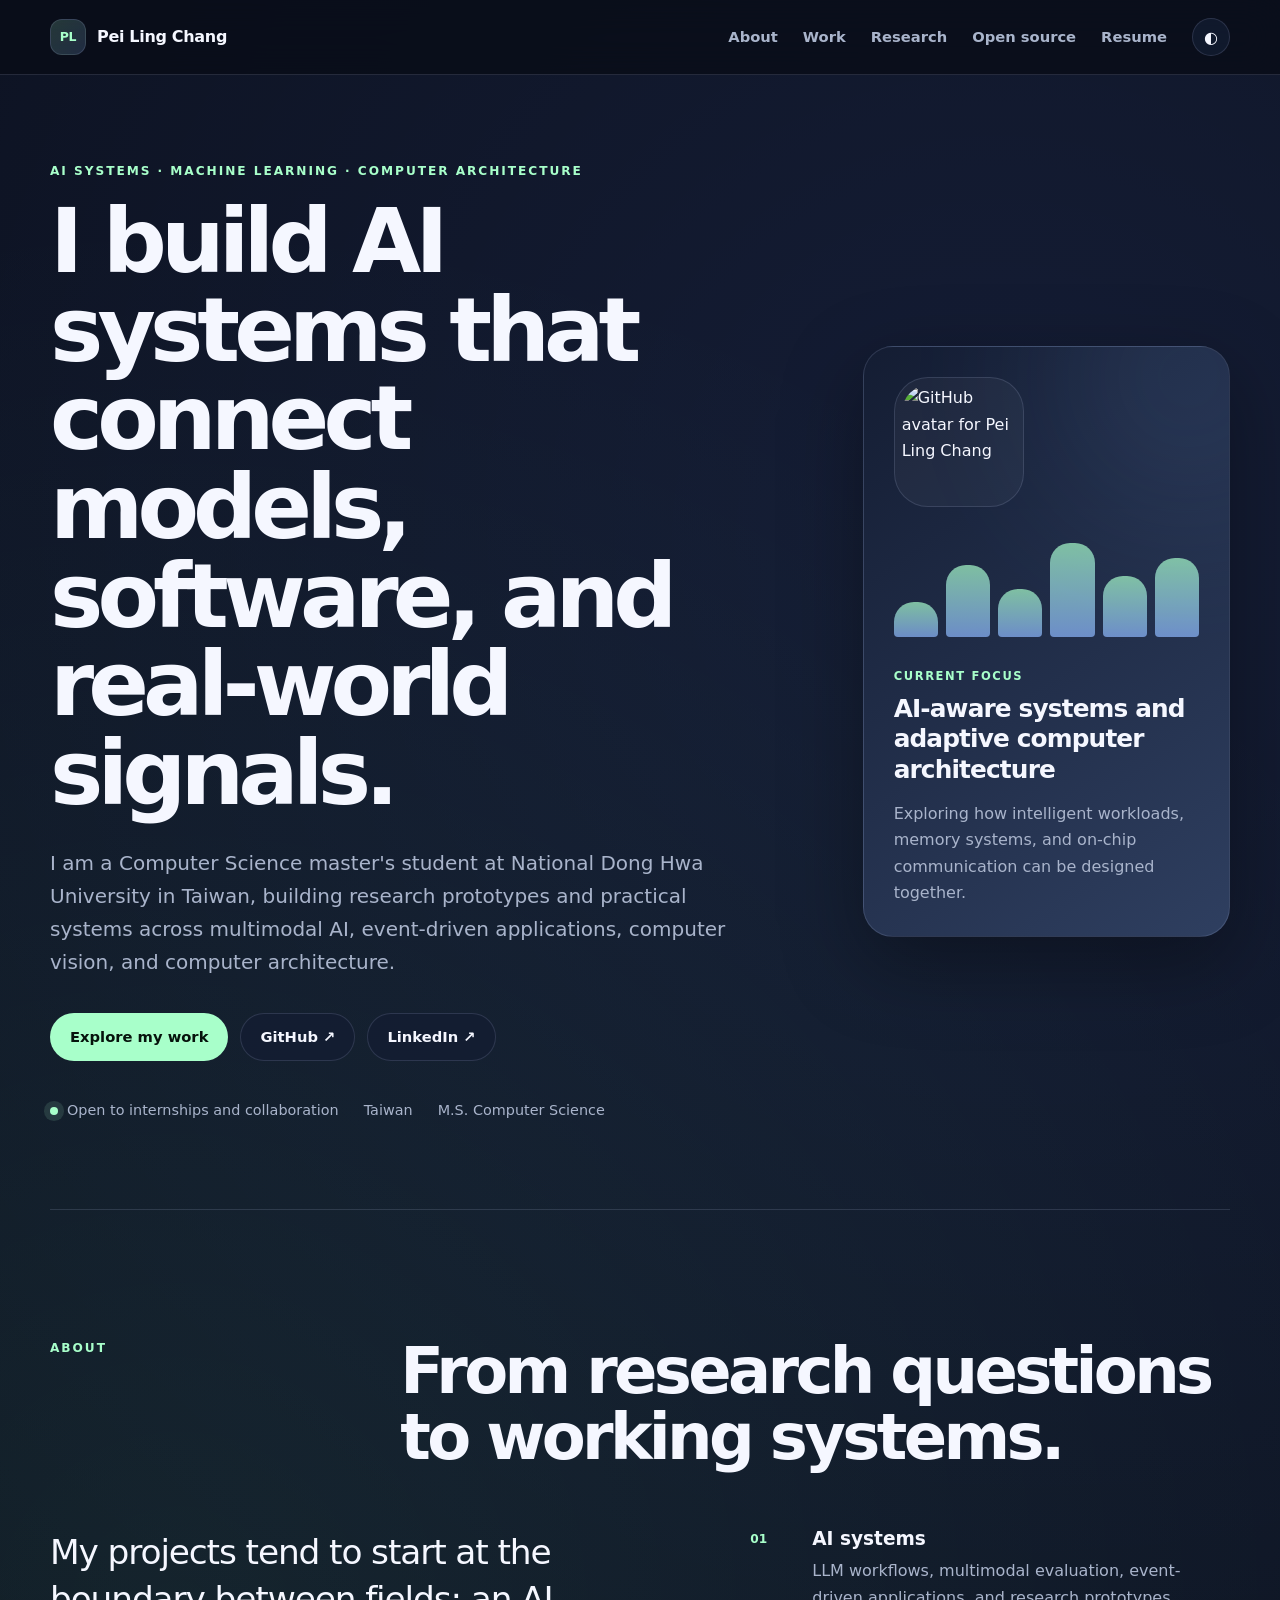
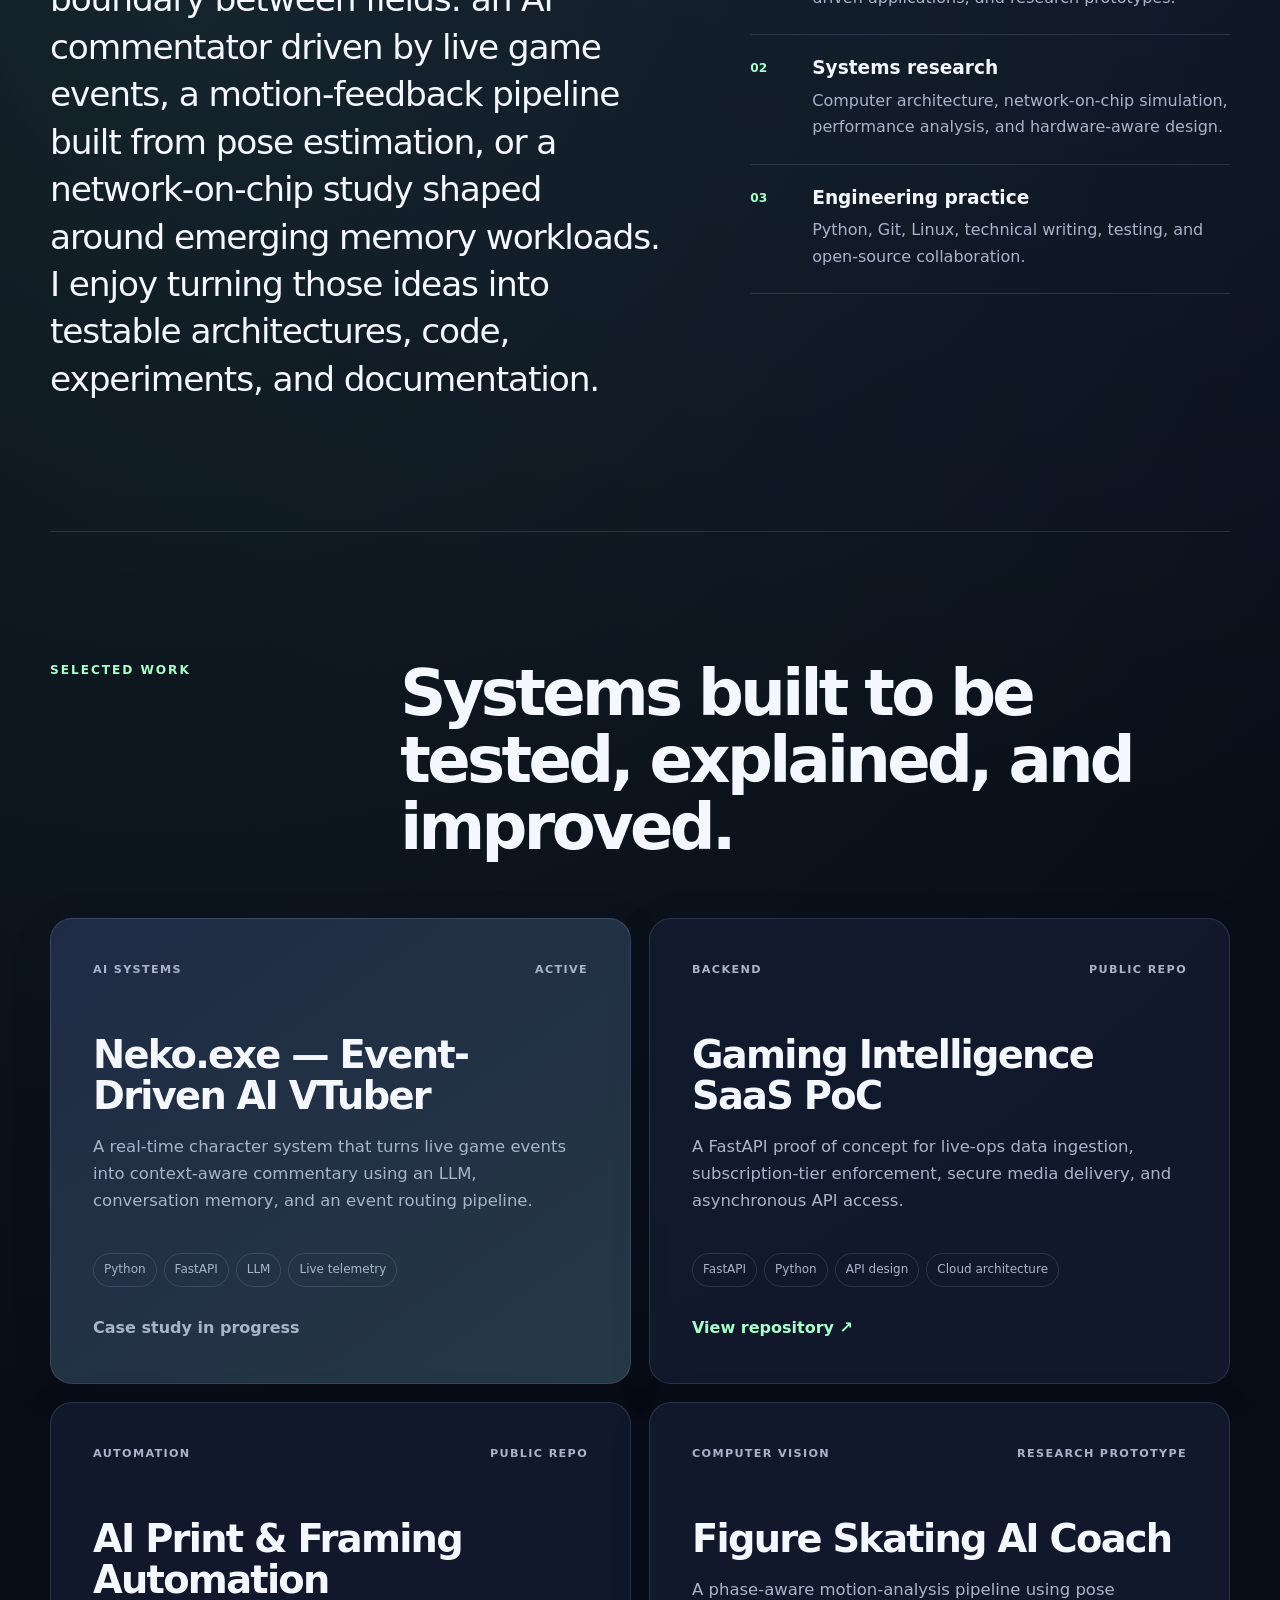
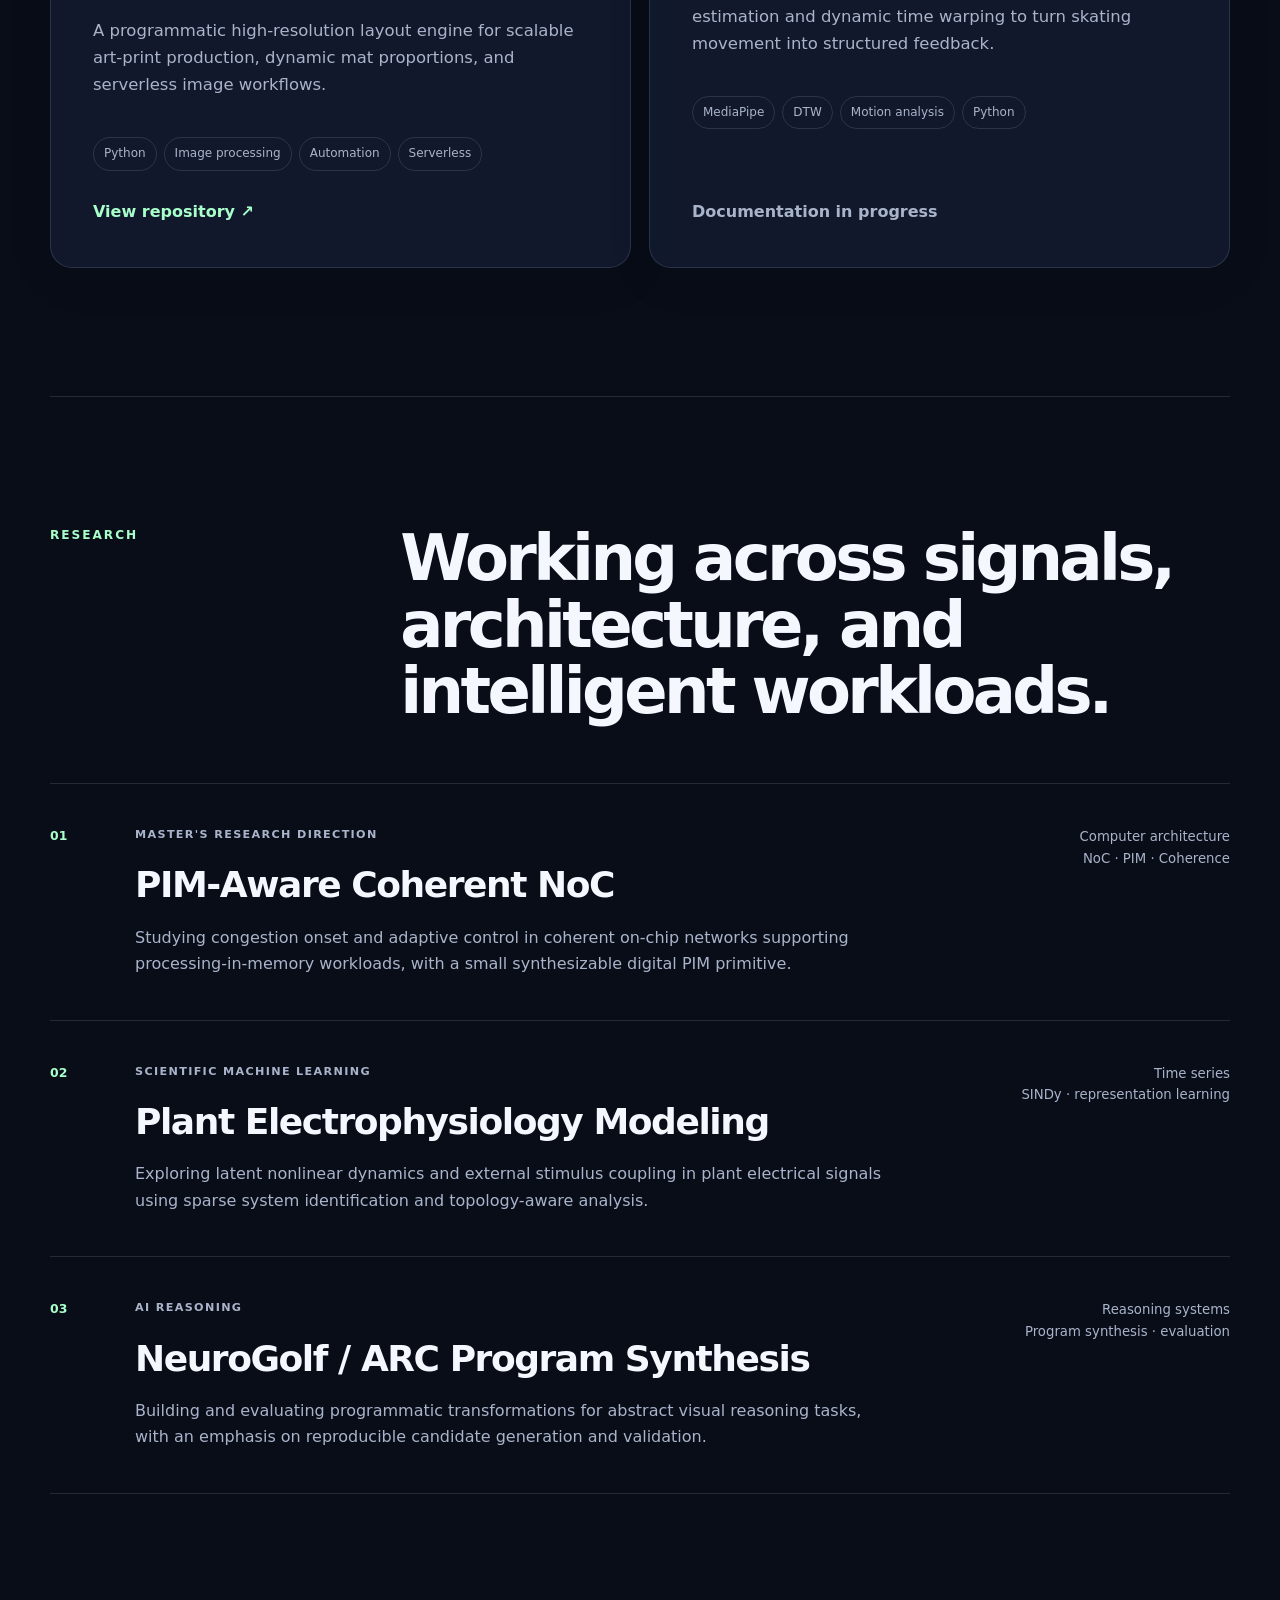
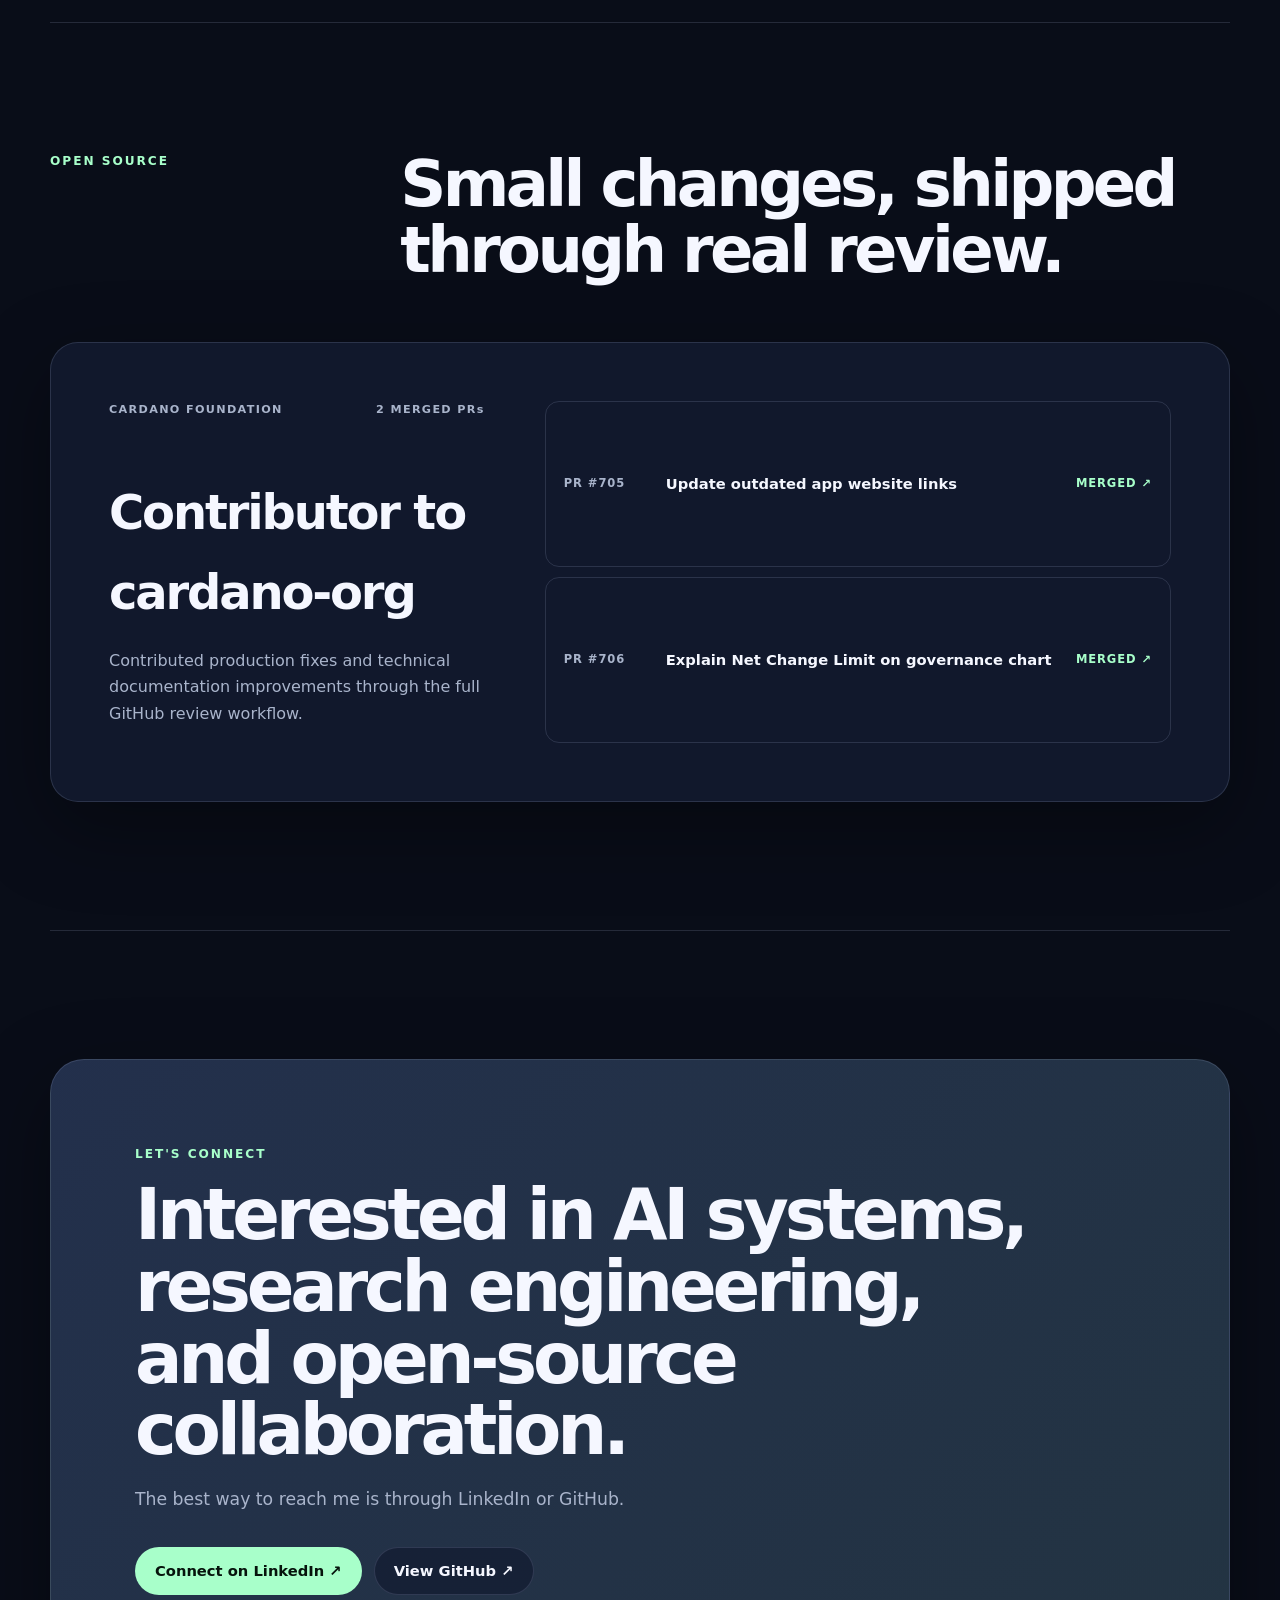
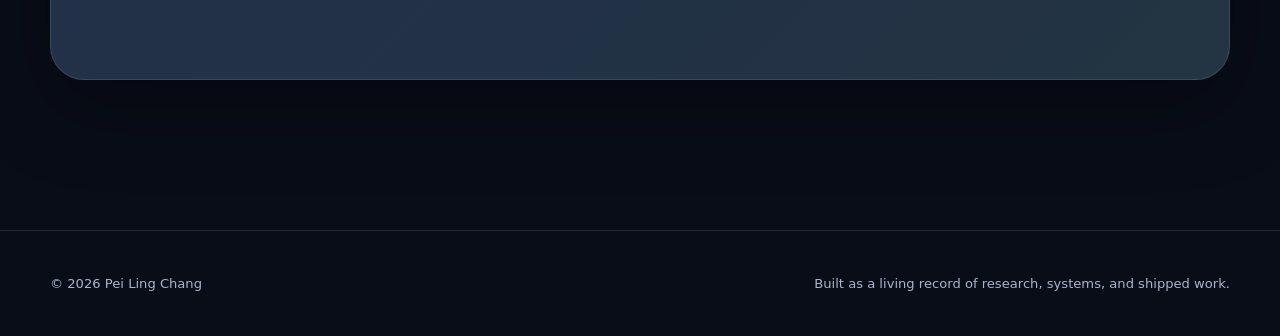
==== index.html @ 578c6836 "Build initial AI systems portfolio" ====
<!DOCTYPE html>
<html lang="en">
<head>
  <meta charset="UTF-8" />
  <meta name="viewport" content="width=device-width, initial-scale=1.0" />
  <meta name="description" content="Pei Ling Chang — AI systems builder working across machine learning, multimodal interaction, computer architecture, and open source." />
  <meta name="theme-color" content="#0b1020" />
  <meta property="og:title" content="Pei Ling Chang — AI Systems Portfolio" />
  <meta property="og:description" content="AI systems, research prototypes, computer architecture, and open-source contributions." />
  <meta property="og:type" content="website" />
  <title>Pei Ling Chang | AI Systems Portfolio</title>
  <link rel="icon" href="favicon.svg" type="image/svg+xml" />
  <link rel="stylesheet" href="styles.css" />
  <script src="script.js" defer></script>
</head>
<body>
  <a class="skip-link" href="#main">Skip to content</a>

  <header class="site-header">
    <nav class="nav container" aria-label="Primary navigation">
      <a class="brand" href="#top" aria-label="Pei Ling Chang home">
        <span class="brand-mark" aria-hidden="true">PL</span>
        <span>Pei Ling Chang</span>
      </a>

      <button class="nav-toggle" type="button" aria-expanded="false" aria-controls="nav-links">
        <span class="sr-only">Toggle navigation</span>
        <span></span><span></span><span></span>
      </button>

      <div class="nav-links" id="nav-links">
        <a href="#about">About</a>
        <a href="#work">Work</a>
        <a href="#research">Research</a>
        <a href="#open-source">Open source</a>
        <a href="resume.html">Resume</a>
        <button class="theme-toggle" type="button" aria-label="Toggle color theme" title="Toggle color theme">◐</button>
      </div>
    </nav>
  </header>

  <main id="main">
    <section class="hero container" id="top">
      <div class="hero-copy reveal">
        <p class="eyebrow">AI SYSTEMS · MACHINE LEARNING · COMPUTER ARCHITECTURE</p>
        <h1>I build AI systems that connect models, software, and real-world signals.</h1>
        <p class="hero-lead">
          I am a Computer Science master's student at National Dong Hwa University in Taiwan,
          building research prototypes and practical systems across multimodal AI, event-driven
          applications, computer vision, and computer architecture.
        </p>

        <div class="hero-actions">
          <a class="button primary" href="#work">Explore my work</a>
          <a class="button secondary" href="https://github.com/Melody-Taiwan" target="_blank" rel="noopener noreferrer">GitHub ↗</a>
          <a class="button secondary" href="https://www.linkedin.com/in/pei-ling-chang-bab512414/" target="_blank" rel="noopener noreferrer">LinkedIn ↗</a>
        </div>

        <ul class="quick-facts" aria-label="Quick facts">
          <li><span class="status-dot" aria-hidden="true"></span>Open to internships and collaboration</li>
          <li>Taiwan</li>
          <li>M.S. Computer Science</li>
        </ul>
      </div>

      <aside class="hero-panel reveal" aria-label="Profile summary">
        <div class="avatar-wrap">
          <img src="https://avatars.githubusercontent.com/u/42580063?v=4" alt="GitHub avatar for Pei Ling Chang" width="160" height="160" />
        </div>
        <div class="signal-grid" aria-hidden="true">
          <span></span><span></span><span></span><span></span><span></span><span></span>
        </div>
        <p class="panel-label">CURRENT FOCUS</p>
        <h2>AI-aware systems and adaptive computer architecture</h2>
        <p>Exploring how intelligent workloads, memory systems, and on-chip communication can be designed together.</p>
      </aside>
    </section>

    <section class="section container" id="about">
      <div class="section-heading reveal">
        <p class="eyebrow">ABOUT</p>
        <h2>From research questions to working systems.</h2>
      </div>
      <div class="about-grid">
        <p class="large-copy reveal">
          My projects tend to start at the boundary between fields: an AI commentator driven by live game events,
          a motion-feedback pipeline built from pose estimation, or a network-on-chip study shaped around emerging
          memory workloads. I enjoy turning those ideas into testable architectures, code, experiments, and documentation.
        </p>
        <div class="capability-list reveal">
          <article>
            <span>01</span>
            <div><h3>AI systems</h3><p>LLM workflows, multimodal evaluation, event-driven applications, and research prototypes.</p></div>
          </article>
          <article>
            <span>02</span>
            <div><h3>Systems research</h3><p>Computer architecture, network-on-chip simulation, performance analysis, and hardware-aware design.</p></div>
          </article>
          <article>
            <span>03</span>
            <div><h3>Engineering practice</h3><p>Python, Git, Linux, technical writing, testing, and open-source collaboration.</p></div>
          </article>
        </div>
      </div>
    </section>

    <section class="section container" id="work">
      <div class="section-heading reveal">
        <p class="eyebrow">SELECTED WORK</p>
        <h2>Systems built to be tested, explained, and improved.</h2>
      </div>

      <div class="project-grid">
        <article class="project-card featured reveal">
          <div class="project-topline"><span>AI SYSTEMS</span><span>ACTIVE</span></div>
          <h3>Neko.exe — Event-Driven AI VTuber</h3>
          <p>A real-time character system that turns live game events into context-aware commentary using an LLM, conversation memory, and an event routing pipeline.</p>
          <ul class="tags"><li>Python</li><li>FastAPI</li><li>LLM</li><li>Live telemetry</li></ul>
          <span class="project-link muted">Case study in progress</span>
        </article>

        <article class="project-card reveal">
          <div class="project-topline"><span>BACKEND</span><span>PUBLIC REPO</span></div>
          <h3>Gaming Intelligence SaaS PoC</h3>
          <p>A FastAPI proof of concept for live-ops data ingestion, subscription-tier enforcement, secure media delivery, and asynchronous API access.</p>
          <ul class="tags"><li>FastAPI</li><li>Python</li><li>API design</li><li>Cloud architecture</li></ul>
          <a class="project-link" href="https://github.com/Melody-Taiwan/gaming-intelligence-saas-poc" target="_blank" rel="noopener noreferrer">View repository ↗</a>
        </article>

        <article class="project-card reveal">
          <div class="project-topline"><span>AUTOMATION</span><span>PUBLIC REPO</span></div>
          <h3>AI Print & Framing Automation</h3>
          <p>A programmatic high-resolution layout engine for scalable art-print production, dynamic mat proportions, and serverless image workflows.</p>
          <ul class="tags"><li>Python</li><li>Image processing</li><li>Automation</li><li>Serverless</li></ul>
          <a class="project-link" href="https://github.com/Melody-Taiwan/ai-watercolor-print-automation" target="_blank" rel="noopener noreferrer">View repository ↗</a>
        </article>

        <article class="project-card reveal">
          <div class="project-topline"><span>COMPUTER VISION</span><span>RESEARCH PROTOTYPE</span></div>
          <h3>Figure Skating AI Coach</h3>
          <p>A phase-aware motion-analysis pipeline using pose estimation and dynamic time warping to turn skating movement into structured feedback.</p>
          <ul class="tags"><li>MediaPipe</li><li>DTW</li><li>Motion analysis</li><li>Python</li></ul>
          <span class="project-link muted">Documentation in progress</span>
        </article>
      </div>
    </section>

    <section class="section container" id="research">
      <div class="section-heading reveal">
        <p class="eyebrow">RESEARCH</p>
        <h2>Working across signals, architecture, and intelligent workloads.</h2>
      </div>

      <div class="research-list">
        <article class="research-item reveal">
          <div class="research-index">01</div>
          <div>
            <p class="project-topline"><span>MASTER'S RESEARCH DIRECTION</span></p>
            <h3>PIM-Aware Coherent NoC</h3>
            <p>Studying congestion onset and adaptive control in coherent on-chip networks supporting processing-in-memory workloads, with a small synthesizable digital PIM primitive.</p>
          </div>
          <div class="research-meta">Computer architecture<br />NoC · PIM · Coherence</div>
        </article>

        <article class="research-item reveal">
          <div class="research-index">02</div>
          <div>
            <p class="project-topline"><span>SCIENTIFIC MACHINE LEARNING</span></p>
            <h3>Plant Electrophysiology Modeling</h3>
            <p>Exploring latent nonlinear dynamics and external stimulus coupling in plant electrical signals using sparse system identification and topology-aware analysis.</p>
          </div>
          <div class="research-meta">Time series<br />SINDy · representation learning</div>
        </article>

        <article class="research-item reveal">
          <div class="research-index">03</div>
          <div>
            <p class="project-topline"><span>AI REASONING</span></p>
            <h3>NeuroGolf / ARC Program Synthesis</h3>
            <p>Building and evaluating programmatic transformations for abstract visual reasoning tasks, with an emphasis on reproducible candidate generation and validation.</p>
          </div>
          <div class="research-meta">Reasoning systems<br />Program synthesis · evaluation</div>
        </article>
      </div>
    </section>

    <section class="section container" id="open-source">
      <div class="section-heading reveal">
        <p class="eyebrow">OPEN SOURCE</p>
        <h2>Small changes, shipped through real review.</h2>
      </div>

      <div class="oss-card reveal">
        <div>
          <p class="project-topline"><span>CARDANO FOUNDATION</span><span>2 MERGED PRs</span></p>
          <h3>Contributor to cardano-org</h3>
          <p>Contributed production fixes and technical documentation improvements through the full GitHub review workflow.</p>
        </div>
        <div class="pr-list">
          <a href="https://github.com/cardano-foundation/cardano-org/pull/705" target="_blank" rel="noopener noreferrer">
            <span>PR #705</span>
            <strong>Update outdated app website links</strong>
            <span>MERGED ↗</span>
          </a>
          <a href="https://github.com/cardano-foundation/cardano-org/pull/706" target="_blank" rel="noopener noreferrer">
            <span>PR #706</span>
            <strong>Explain Net Change Limit on governance chart</strong>
            <span>MERGED ↗</span>
          </a>
        </div>
      </div>
    </section>

    <section class="section container contact-section" id="contact">
      <div class="contact-card reveal">
        <p class="eyebrow">LET'S CONNECT</p>
        <h2>Interested in AI systems, research engineering, and open-source collaboration.</h2>
        <p>The best way to reach me is through LinkedIn or GitHub.</p>
        <div class="hero-actions">
          <a class="button primary" href="https://www.linkedin.com/in/pei-ling-chang-bab512414/" target="_blank" rel="noopener noreferrer">Connect on LinkedIn ↗</a>
          <a class="button secondary" href="https://github.com/Melody-Taiwan" target="_blank" rel="noopener noreferrer">View GitHub ↗</a>
        </div>
      </div>
    </section>
  </main>

  <footer class="site-footer">
    <div class="container footer-inner">
      <p>© <span id="year"></span> Pei Ling Chang</p>
      <p>Built as a living record of research, systems, and shipped work.</p>
    </div>
  </footer>
</body>
</html>
---- styles.css ----
:root {
  color-scheme: dark;
  --bg: #090d18;
  --bg-elevated: #0f1628;
  --surface: rgba(20, 29, 51, 0.78);
  --surface-solid: #141d33;
  --text: #f5f7ff;
  --muted: #a9b4cb;
  --line: rgba(177, 195, 230, 0.16);
  --accent: #a8ffca;
  --accent-2: #8db7ff;
  --accent-3: #d5b7ff;
  --shadow: 0 26px 80px rgba(0, 0, 0, 0.34);
  --radius: 22px;
  --container: 1180px;
}

:root[data-theme="light"] {
  color-scheme: light;
  --bg: #f7f9fc;
  --bg-elevated: #ffffff;
  --surface: rgba(255, 255, 255, 0.82);
  --surface-solid: #ffffff;
  --text: #10182b;
  --muted: #526078;
  --line: rgba(20, 37, 65, 0.13);
  --accent: #107f54;
  --accent-2: #315fc9;
  --accent-3: #7348a9;
  --shadow: 0 24px 70px rgba(35, 52, 82, 0.13);
}

* { box-sizing: border-box; }
html { scroll-behavior: smooth; }
body {
  margin: 0;
  min-width: 320px;
  background:
    radial-gradient(circle at 78% 8%, rgba(99, 138, 255, 0.13), transparent 30%),
    radial-gradient(circle at 14% 24%, rgba(120, 255, 188, 0.08), transparent 27%),
    var(--bg);
  color: var(--text);
  font-family: Inter, ui-sans-serif, system-ui, -apple-system, BlinkMacSystemFont, "Segoe UI", sans-serif;
  line-height: 1.65;
  transition: background 180ms ease, color 180ms ease;
}

::selection { background: var(--accent); color: #07120d; }
a { color: inherit; }
img { max-width: 100%; display: block; }
button, a { -webkit-tap-highlight-color: transparent; }

.container { width: min(var(--container), calc(100% - 40px)); margin-inline: auto; }
.sr-only { position: absolute; width: 1px; height: 1px; overflow: hidden; clip: rect(0,0,0,0); }
.skip-link { position: fixed; top: 10px; left: 10px; z-index: 100; padding: 10px 14px; background: var(--text); color: var(--bg); border-radius: 8px; transform: translateY(-160%); }
.skip-link:focus { transform: translateY(0); }

.site-header {
  position: sticky;
  top: 0;
  z-index: 50;
  background: color-mix(in srgb, var(--bg) 82%, transparent);
  border-bottom: 1px solid var(--line);
  backdrop-filter: blur(18px);
}
.nav { min-height: 74px; display: flex; align-items: center; justify-content: space-between; gap: 24px; }
.brand { display: inline-flex; align-items: center; gap: 11px; font-weight: 780; text-decoration: none; letter-spacing: -0.02em; }
.brand-mark { display: grid; place-items: center; width: 36px; height: 36px; border: 1px solid var(--line); border-radius: 12px; background: linear-gradient(135deg, rgba(168,255,202,.18), rgba(141,183,255,.18)); font-size: 0.78rem; color: var(--accent); }
.nav-links { display: flex; align-items: center; gap: 25px; }
.nav-links a { color: var(--muted); text-decoration: none; font-size: 0.92rem; font-weight: 650; }
.nav-links a:hover, .nav-links a:focus-visible { color: var(--text); }
.theme-toggle { width: 38px; height: 38px; border: 1px solid var(--line); border-radius: 50%; background: var(--surface); color: var(--text); cursor: pointer; font-size: 1rem; }
.nav-toggle { display: none; border: 0; background: transparent; padding: 8px; }
.nav-toggle span:not(.sr-only) { display: block; width: 24px; height: 2px; margin: 5px; background: var(--text); }

.hero { min-height: calc(100vh - 74px); display: grid; grid-template-columns: minmax(0, 1.45fr) minmax(310px, .75fr); align-items: center; gap: clamp(44px, 8vw, 110px); padding-block: 86px; }
.eyebrow { margin: 0 0 16px; color: var(--accent); font-size: .76rem; font-weight: 800; letter-spacing: .16em; }
h1, h2, h3, p { overflow-wrap: anywhere; }
h1 { max-width: 900px; margin: 0; font-size: clamp(3.05rem, 7vw, 6.35rem); line-height: .99; letter-spacing: -.066em; font-weight: 820; }
.hero-lead { max-width: 750px; margin: 29px 0 0; color: var(--muted); font-size: clamp(1.05rem, 1.8vw, 1.25rem); }
.hero-actions { display: flex; flex-wrap: wrap; gap: 12px; margin-top: 34px; }
.button { display: inline-flex; min-height: 48px; align-items: center; justify-content: center; padding: 0 19px; border: 1px solid var(--line); border-radius: 999px; text-decoration: none; font-weight: 750; font-size: .92rem; transition: transform 150ms ease, background 150ms ease, border-color 150ms ease; }
.button:hover { transform: translateY(-2px); }
.button.primary { background: var(--accent); color: #06130c; border-color: transparent; }
:root[data-theme="light"] .button.primary { color: #fff; }
.button.secondary { background: var(--surface); }
.quick-facts { display: flex; flex-wrap: wrap; gap: 12px 25px; margin: 38px 0 0; padding: 0; list-style: none; color: var(--muted); font-size: .9rem; }
.quick-facts li { display: inline-flex; align-items: center; gap: 9px; }
.status-dot { width: 8px; height: 8px; border-radius: 50%; background: var(--accent); box-shadow: 0 0 0 6px color-mix(in srgb, var(--accent) 12%, transparent); }

.hero-panel { position: relative; overflow: hidden; padding: 30px; border: 1px solid var(--line); border-radius: 30px; background: linear-gradient(145deg, var(--surface-solid), color-mix(in srgb, var(--surface-solid) 78%, var(--accent-2))); box-shadow: var(--shadow); }
.hero-panel::after { content: ""; position: absolute; width: 260px; height: 260px; border-radius: 50%; background: var(--accent-2); filter: blur(90px); opacity: .12; right: -90px; top: -100px; }
.avatar-wrap { position: relative; z-index: 1; width: 130px; height: 130px; padding: 7px; border: 1px solid var(--line); border-radius: 34px; background: rgba(255,255,255,.04); }
.avatar-wrap img { width: 100%; height: 100%; object-fit: cover; border-radius: 27px; }
.signal-grid { height: 100px; display: flex; align-items: end; gap: 8px; margin: 30px 0; }
.signal-grid span { flex: 1; min-width: 5px; border-radius: 20px 20px 4px 4px; background: linear-gradient(to top, var(--accent-2), var(--accent)); opacity: .7; animation: pulse-bars 3.8s ease-in-out infinite; }
.signal-grid span:nth-child(1){height:35%}.signal-grid span:nth-child(2){height:72%;animation-delay:.2s}.signal-grid span:nth-child(3){height:48%;animation-delay:.4s}.signal-grid span:nth-child(4){height:94%;animation-delay:.6s}.signal-grid span:nth-child(5){height:61%;animation-delay:.8s}.signal-grid span:nth-child(6){height:79%;animation-delay:1s}
@keyframes pulse-bars { 0%,100%{transform:scaleY(.82);opacity:.55} 50%{transform:scaleY(1);opacity:.9} }
.panel-label { margin: 0 0 8px; color: var(--accent); font-size: .72rem; font-weight: 800; letter-spacing: .14em; }
.hero-panel h2 { margin: 0; font-size: 1.55rem; line-height: 1.22; letter-spacing: -.035em; }
.hero-panel > p:last-child { color: var(--muted); margin-bottom: 0; }

.section { padding-block: clamp(76px, 10vw, 132px); border-top: 1px solid var(--line); }
.section-heading { display: grid; grid-template-columns: minmax(120px,.38fr) minmax(0,1fr); align-items: start; gap: 35px; margin-bottom: 58px; }
.section-heading h2 { max-width: 850px; margin: 0; font-size: clamp(2.2rem, 5vw, 4.8rem); line-height: 1.04; letter-spacing: -.057em; }
.about-grid { display: grid; grid-template-columns: 1.12fr .88fr; gap: clamp(40px, 7vw, 100px); }
.large-copy { margin: 0; font-size: clamp(1.35rem, 2.7vw, 2.15rem); line-height: 1.38; letter-spacing: -.033em; }
.capability-list article { display: grid; grid-template-columns: 42px 1fr; gap: 20px; padding: 23px 0; border-bottom: 1px solid var(--line); }
.capability-list article:first-child { padding-top: 0; }
.capability-list span { color: var(--accent); font-size: .76rem; font-weight: 850; }
.capability-list h3 { margin: -5px 0 4px; font-size: 1.16rem; }
.capability-list p { margin: 0; color: var(--muted); }

.project-grid { display: grid; grid-template-columns: repeat(2,minmax(0,1fr)); gap: 18px; }
.project-card { min-height: 420px; display: flex; flex-direction: column; padding: clamp(26px,4vw,42px); border: 1px solid var(--line); border-radius: var(--radius); background: var(--surface); box-shadow: 0 10px 50px rgba(0,0,0,.07); transition: transform 170ms ease, border-color 170ms ease; }
.project-card:hover { transform: translateY(-5px); border-color: color-mix(in srgb,var(--accent) 42%,var(--line)); }
.project-card.featured { background: linear-gradient(145deg, color-mix(in srgb,var(--surface-solid) 91%,var(--accent-2)), color-mix(in srgb,var(--surface-solid) 88%,var(--accent))); }
.project-topline { display: flex; flex-wrap: wrap; justify-content: space-between; gap: 12px; margin: 0 0 54px; color: var(--muted); font-size: .7rem; font-weight: 850; letter-spacing: .12em; }
.project-card h3 { margin: 0; font-size: clamp(1.65rem,3vw,2.5rem); line-height: 1.08; letter-spacing: -.045em; }
.project-card > p { color: var(--muted); font-size: 1.03rem; }
.tags { display: flex; flex-wrap: wrap; gap: 7px; margin: 22px 0 28px; padding: 0; list-style: none; }
.tags li { padding: 6px 10px; border: 1px solid var(--line); border-radius: 999px; color: var(--muted); font-size: .75rem; }
.project-link { margin-top: auto; color: var(--accent); font-weight: 800; text-decoration: none; }
.project-link.muted { color: var(--muted); }

.research-list { border-top: 1px solid var(--line); }
.research-item { display: grid; grid-template-columns: 55px minmax(0,1fr) minmax(170px,.34fr); gap: 30px; align-items: start; padding: 42px 0; border-bottom: 1px solid var(--line); }
.research-index { color: var(--accent); font-size: .78rem; font-weight: 850; }
.research-item .project-topline { margin: 0 0 11px; }
.research-item h3 { margin: 0 0 10px; font-size: clamp(1.55rem,3vw,2.25rem); letter-spacing: -.04em; }
.research-item p:not(.project-topline) { max-width: 760px; margin: 0; color: var(--muted); }
.research-meta { color: var(--muted); font-size: .83rem; text-align: right; }

.oss-card { display: grid; grid-template-columns: .75fr 1.25fr; gap: 60px; padding: clamp(28px,5vw,58px); border: 1px solid var(--line); border-radius: 28px; background: var(--surface); box-shadow: var(--shadow); }
.oss-card h3 { margin: 0 0 12px; font-size: clamp(1.9rem,4vw,3rem); letter-spacing: -.045em; }
.oss-card > div:first-child > p:last-child { color: var(--muted); }
.pr-list { display: grid; gap: 10px; }
.pr-list a { display: grid; grid-template-columns: 86px 1fr auto; gap: 16px; align-items: center; padding: 17px 18px; border: 1px solid var(--line); border-radius: 14px; text-decoration: none; transition: background 150ms ease, transform 150ms ease; }
.pr-list a:hover { background: color-mix(in srgb,var(--surface-solid) 75%,var(--accent) 8%); transform: translateX(3px); }
.pr-list span { color: var(--muted); font-size: .72rem; font-weight: 800; letter-spacing: .08em; }
.pr-list strong { font-size: .92rem; }
.pr-list span:last-child { color: var(--accent); white-space: nowrap; }

.contact-section { padding-bottom: 150px; }
.contact-card { padding: clamp(34px,7vw,84px); border: 1px solid var(--line); border-radius: 34px; background: linear-gradient(135deg, color-mix(in srgb,var(--surface-solid) 88%,var(--accent-2)), color-mix(in srgb,var(--surface-solid) 90%,var(--accent))); box-shadow: var(--shadow); }
.contact-card h2 { max-width: 930px; margin: 0; font-size: clamp(2.3rem,5.5vw,5rem); line-height: 1.02; letter-spacing: -.06em; }
.contact-card > p:not(.eyebrow) { color: var(--muted); font-size: 1.08rem; }

.site-footer { border-top: 1px solid var(--line); color: var(--muted); }
.footer-inner { min-height: 105px; display: flex; align-items: center; justify-content: space-between; gap: 20px; font-size: .82rem; }

.reveal { opacity: 0; transform: translateY(16px); transition: opacity .6s ease, transform .6s ease; }
.reveal.visible { opacity: 1; transform: none; }

/* Resume page */
.resume-page { padding-block: 72px 120px; }
.resume-shell { max-width: 980px; margin: 0 auto; }
.resume-header { display: grid; grid-template-columns: 1fr auto; gap: 30px; align-items: end; padding-bottom: 35px; border-bottom: 2px solid var(--text); }
.resume-header h1 { font-size: clamp(2.8rem,7vw,5rem); }
.resume-header p { color: var(--muted); }
.resume-links { display: grid; gap: 8px; text-align: right; }
.resume-links a { color: var(--accent); font-weight: 750; text-decoration: none; }
.resume-section { display: grid; grid-template-columns: 180px 1fr; gap: 34px; padding: 35px 0; border-bottom: 1px solid var(--line); }
.resume-section h2 { margin: 0; font-size: .8rem; letter-spacing: .13em; color: var(--accent); }
.resume-entry + .resume-entry { margin-top: 28px; }
.resume-entry h3 { margin: 0; font-size: 1.18rem; }
.resume-entry .subline { display: flex; justify-content: space-between; gap: 20px; color: var(--muted); font-size: .9rem; }
.resume-entry ul { margin: 12px 0 0; padding-left: 20px; color: var(--muted); }
.skill-lines { margin: 0; color: var(--muted); }
.print-note { color: var(--muted); font-size: .82rem; margin-top: 20px; }

@media (max-width: 900px) {
  .hero { grid-template-columns: 1fr; min-height: auto; }
  .hero-panel { max-width: 560px; }
  .about-grid, .oss-card { grid-template-columns: 1fr; }
  .section-heading { grid-template-columns: 1fr; gap: 5px; }
  .research-item { grid-template-columns: 45px 1fr; }
  .research-meta { grid-column: 2; text-align: left; }
  .resume-section { grid-template-columns: 1fr; gap: 14px; }
}

@media (max-width: 720px) {
  .container { width: min(100% - 26px, var(--container)); }
  .nav-toggle { display: block; cursor: pointer; }
  .nav-links { position: absolute; top: 74px; left: 13px; right: 13px; display: none; flex-direction: column; align-items: stretch; padding: 18px; border: 1px solid var(--line); border-radius: 18px; background: var(--bg-elevated); box-shadow: var(--shadow); }
  .nav-links.open { display: flex; }
  .theme-toggle { align-self: flex-start; }
  .hero { padding-block: 65px 88px; }
  h1 { font-size: clamp(3rem,15vw,4.8rem); }
  .project-grid { grid-template-columns: 1fr; }
  .project-card { min-height: 380px; }
  .research-item { gap: 15px; }
  .pr-list a { grid-template-columns: 1fr; gap: 5px; }
  .footer-inner { padding-block: 24px; flex-direction: column; align-items: flex-start; justify-content: center; }
  .resume-header { grid-template-columns: 1fr; align-items: start; }
  .resume-links { text-align: left; }
  .resume-entry .subline { flex-direction: column; gap: 2px; }
}

@media (prefers-reduced-motion: reduce) {
  html { scroll-behavior: auto; }
  *, *::before, *::after { animation-duration: .01ms !important; animation-iteration-count: 1 !important; transition-duration: .01ms !important; }
  .reveal { opacity: 1; transform: none; }
}

@media print {
  :root, :root[data-theme="light"] { --bg:#fff; --text:#111; --muted:#444; --line:#ccc; --accent:#185f45; color-scheme:light; }
  body { background:#fff; font-size: 10.5pt; }
  .site-header, .site-footer, .print-note { display:none !important; }
  .resume-page { padding:0; }
  .resume-shell { max-width:none; }
  .resume-header h1 { font-size:32pt; }
  .resume-section { break-inside:avoid; padding:18px 0; }
  a { text-decoration:none; }
}
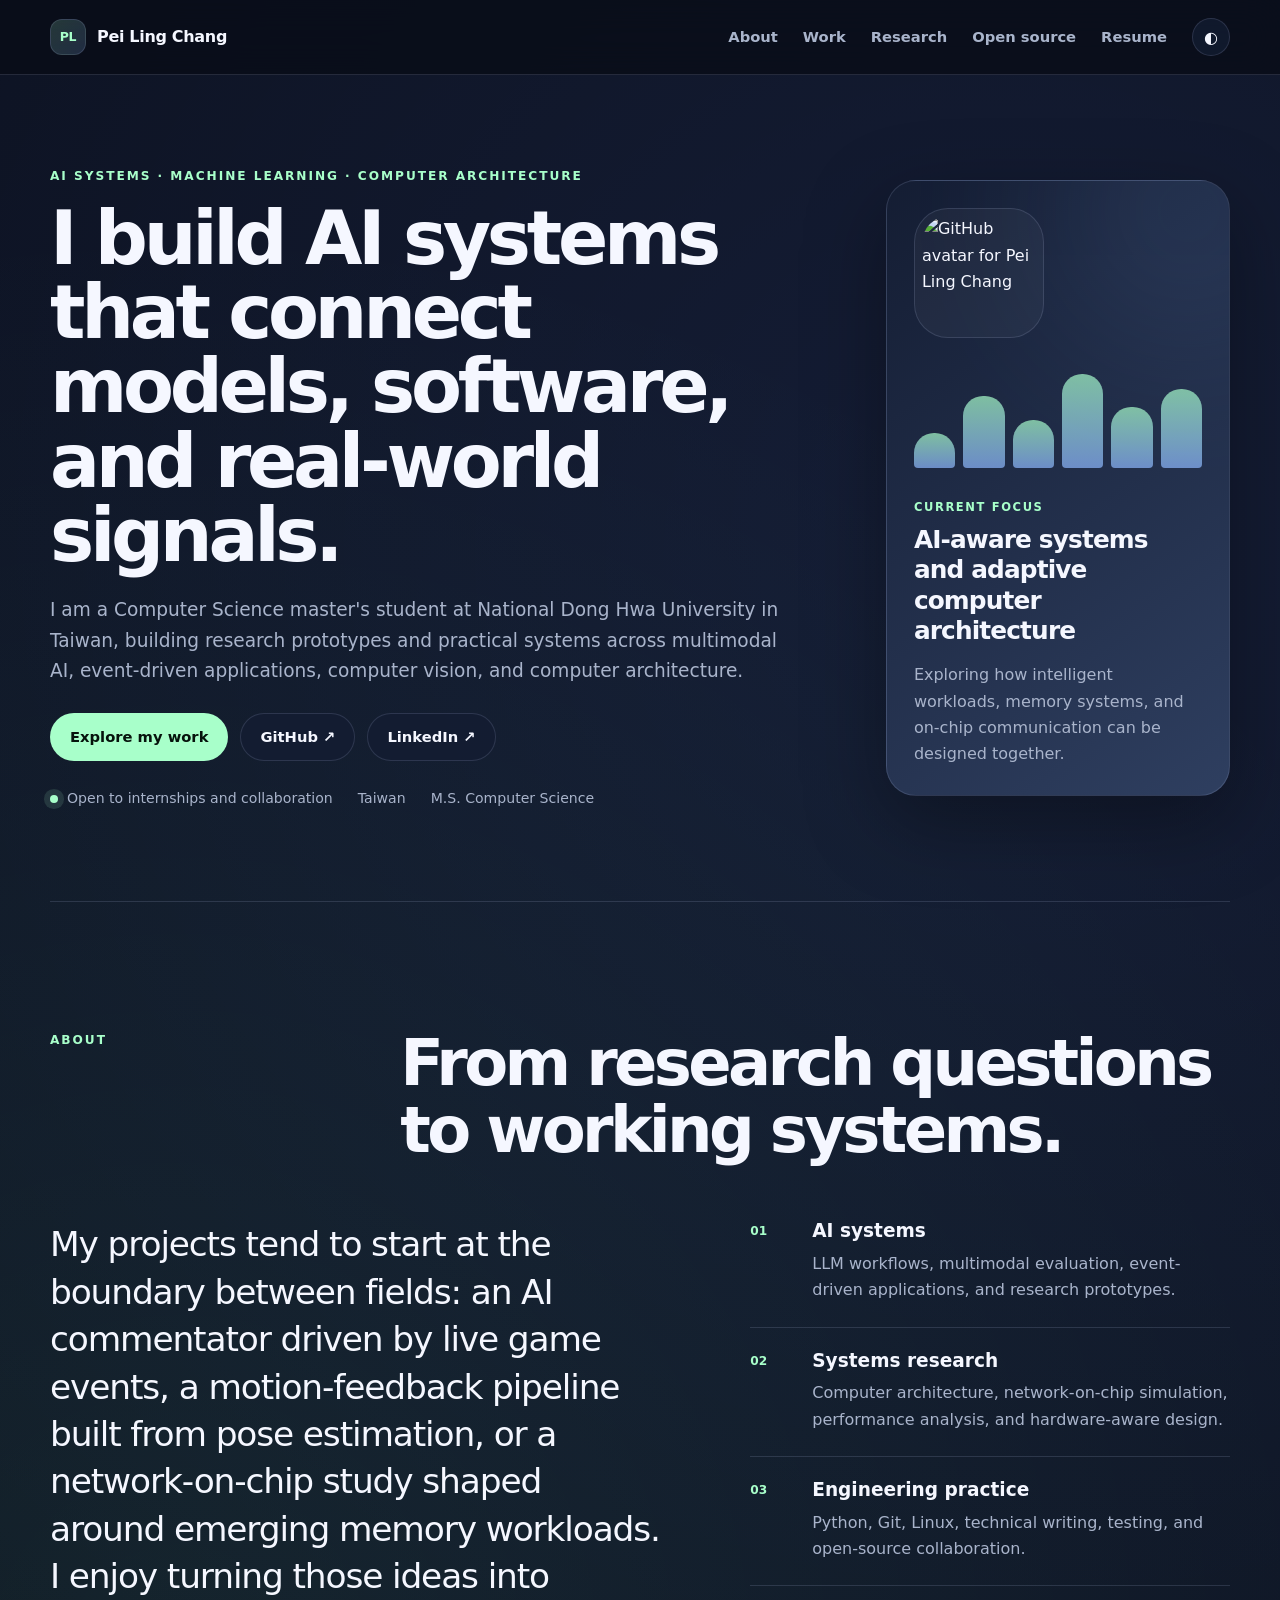
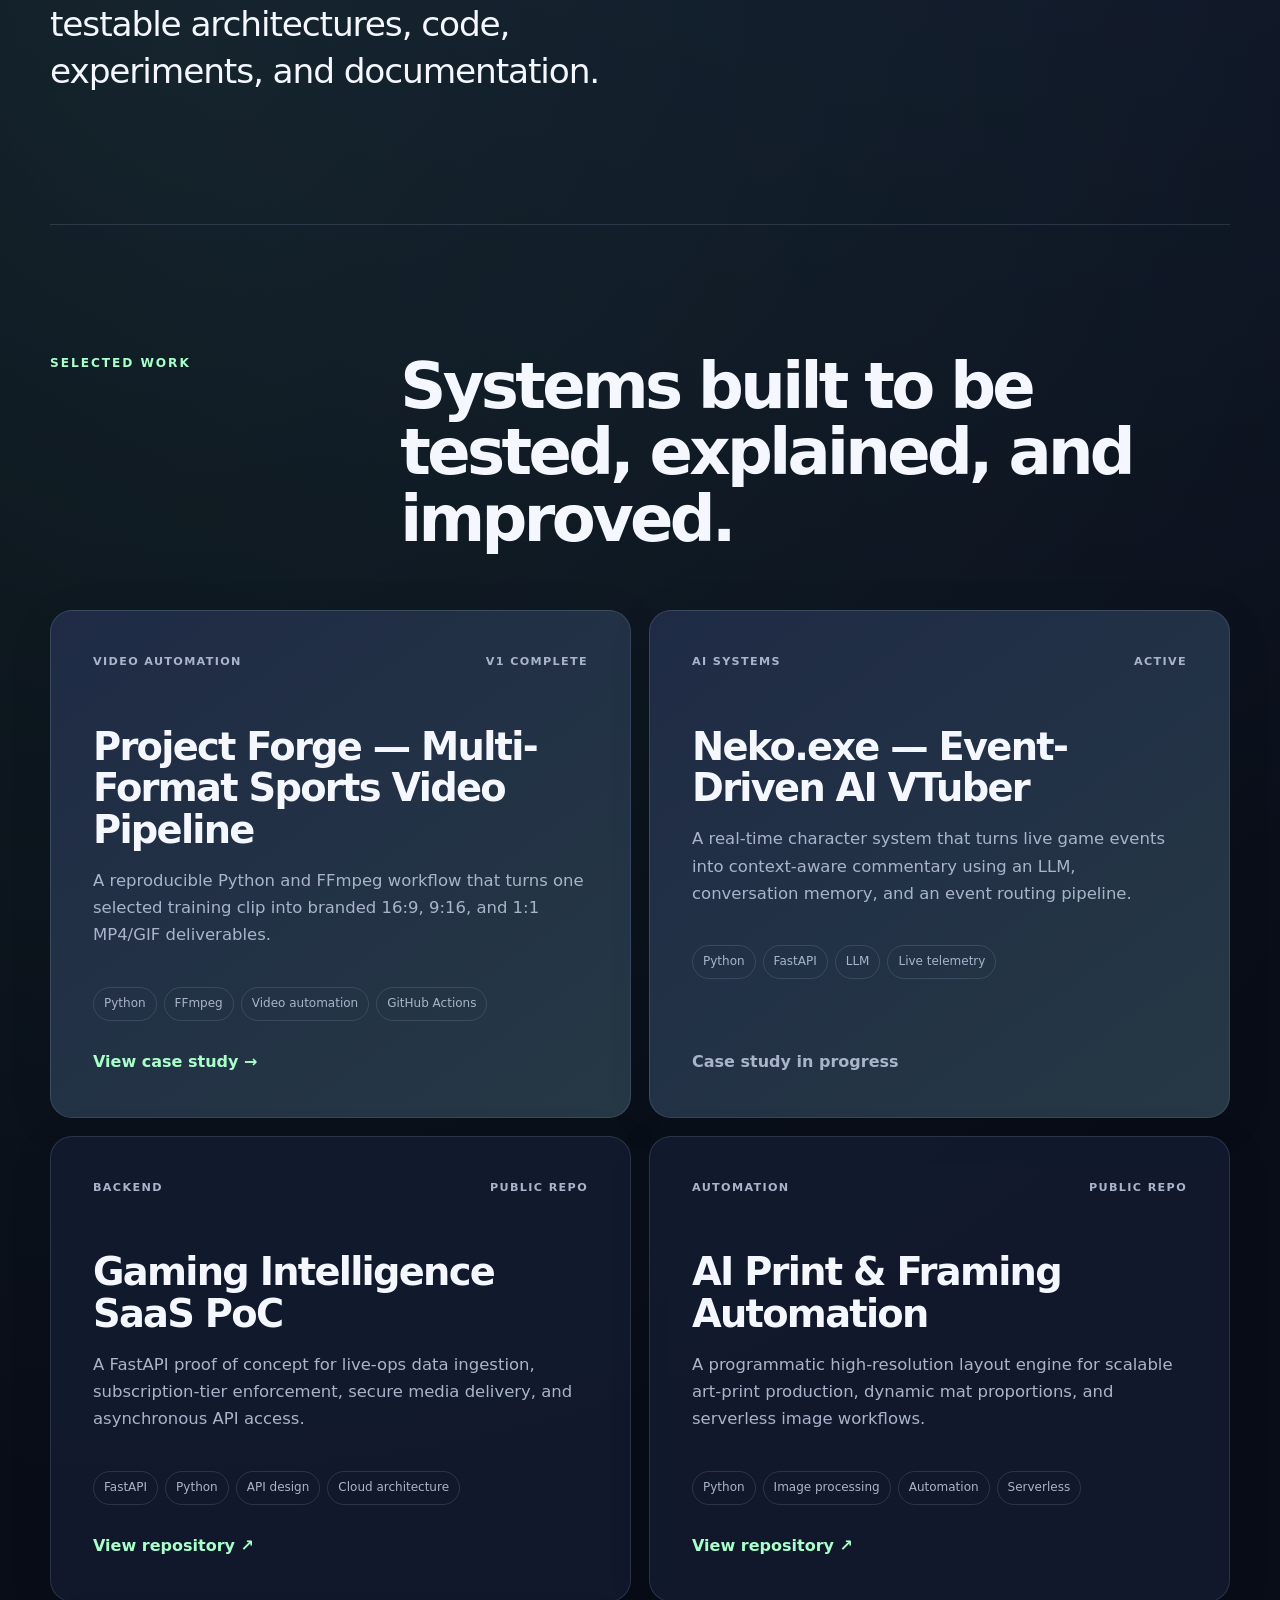
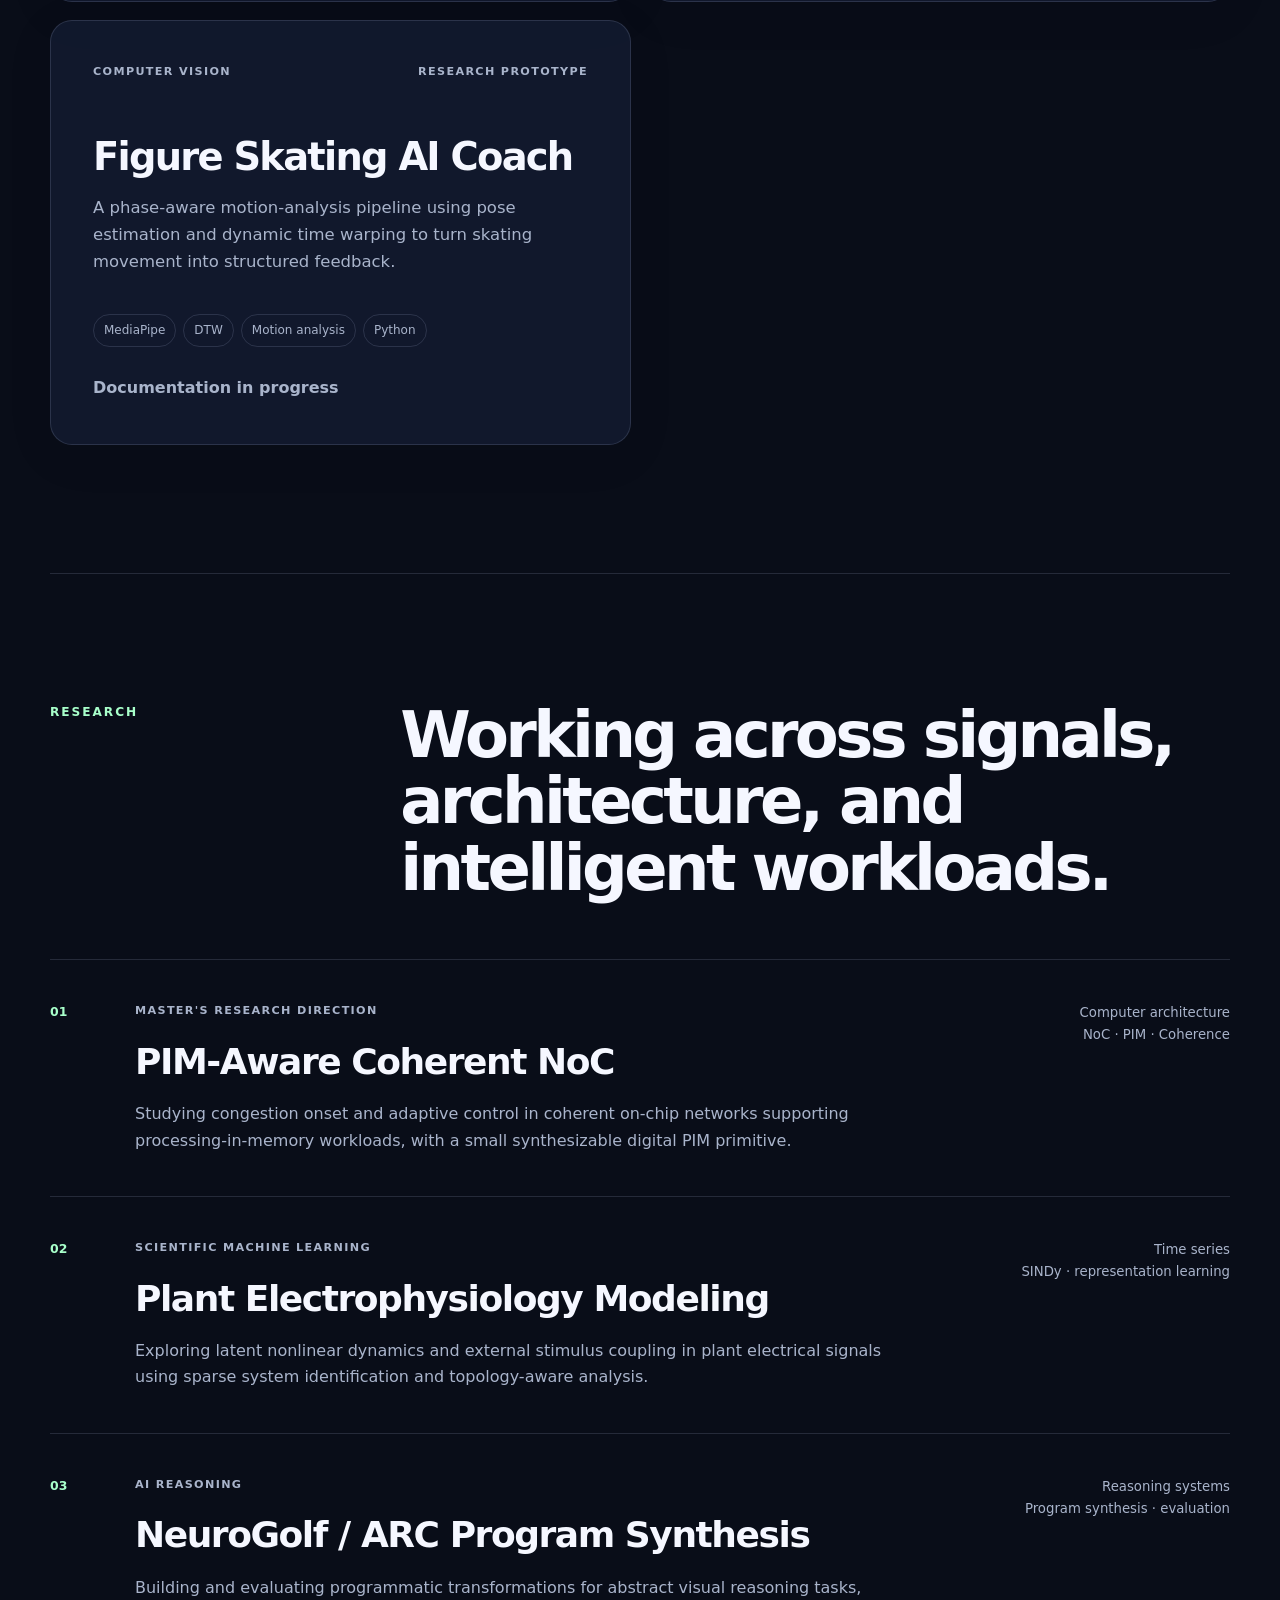
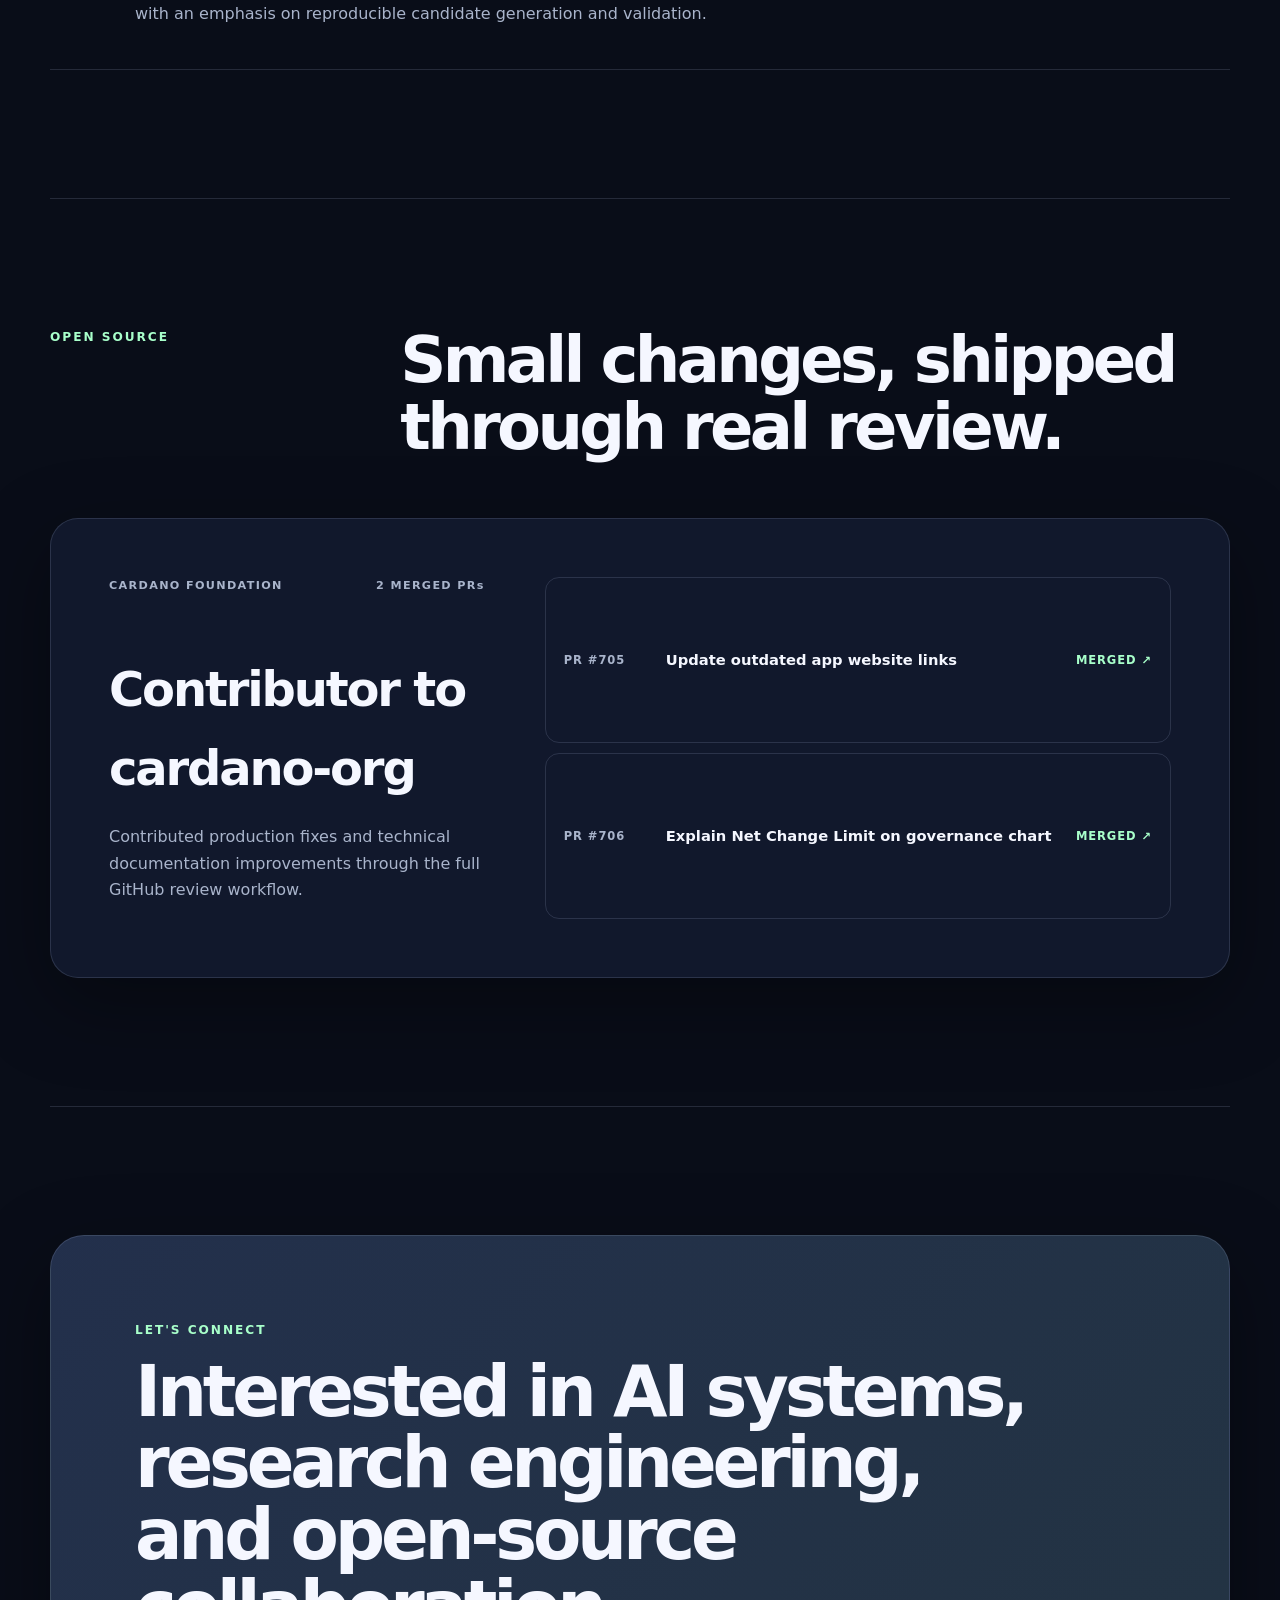
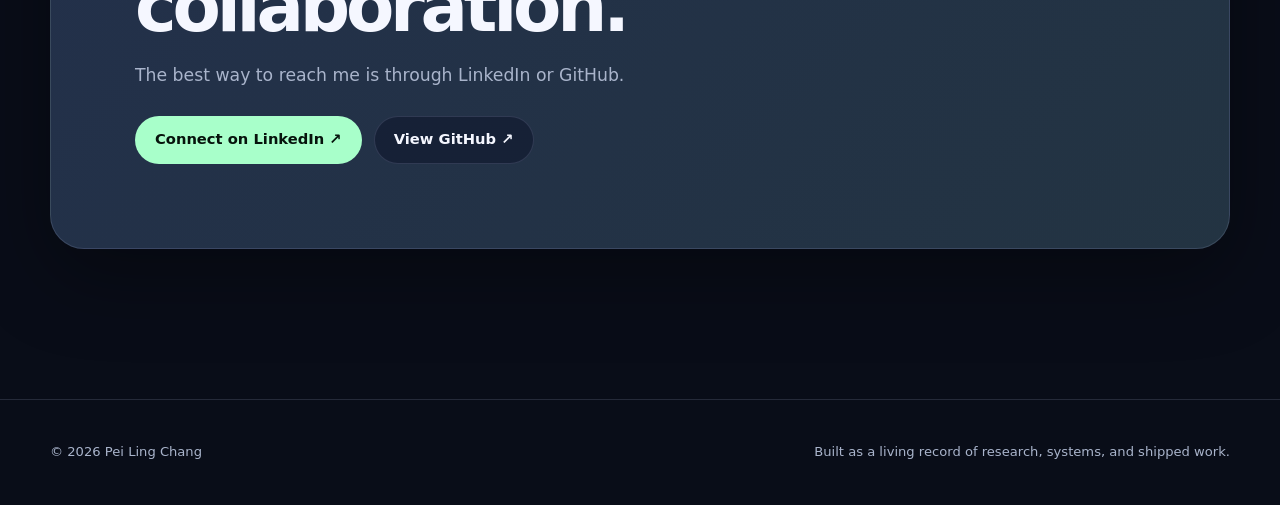
==== commit b784b1e5: "Add Project Forge portfolio case study" ====
--- a/index.html
+++ b/index.html
@@ -111,6 +111,15 @@
       </div>
 
       <div class="project-grid">
+
+        <article class="project-card featured reveal">
+          <div class="project-topline"><span>VIDEO AUTOMATION</span><span>V1 COMPLETE</span></div>
+          <h3>Project Forge — Multi-Format Sports Video Pipeline</h3>
+          <p>A reproducible Python and FFmpeg workflow that turns one selected training clip into branded 16:9, 9:16, and 1:1 MP4/GIF deliverables.</p>
+          <ul class="tags"><li>Python</li><li>FFmpeg</li><li>Video automation</li><li>GitHub Actions</li></ul>
+          <a class="project-link" href="project-forge.html">View case study →</a>
+        </article>
+
         <article class="project-card featured reveal">
           <div class="project-topline"><span>AI SYSTEMS</span><span>ACTIVE</span></div>
           <h3>Neko.exe — Event-Driven AI VTuber</h3>
--- a/styles.css
+++ b/styles.css
@@ -32,6 +32,8 @@
 
 * { box-sizing: border-box; }
 html { scroll-behavior: smooth; }
+section[id] { scroll-margin-top: 92px; }
+
 body {
   margin: 0;
   min-width: 320px;
@@ -73,22 +75,22 @@
 .nav-toggle { display: none; border: 0; background: transparent; padding: 8px; }
 .nav-toggle span:not(.sr-only) { display: block; width: 24px; height: 2px; margin: 5px; background: var(--text); }
 
-.hero { min-height: calc(100vh - 74px); display: grid; grid-template-columns: minmax(0, 1.45fr) minmax(310px, .75fr); align-items: center; gap: clamp(44px, 8vw, 110px); padding-block: 86px; }
+.hero { min-height: calc(100vh - 74px); display: grid; grid-template-columns: minmax(0, 1.5fr) minmax(300px, .68fr); align-items: center; gap: clamp(38px, 6vw, 82px); padding-block: 54px; }
 .eyebrow { margin: 0 0 16px; color: var(--accent); font-size: .76rem; font-weight: 800; letter-spacing: .16em; }
 h1, h2, h3, p { overflow-wrap: anywhere; }
-h1 { max-width: 900px; margin: 0; font-size: clamp(3.05rem, 7vw, 6.35rem); line-height: .99; letter-spacing: -.066em; font-weight: 820; }
-.hero-lead { max-width: 750px; margin: 29px 0 0; color: var(--muted); font-size: clamp(1.05rem, 1.8vw, 1.25rem); }
-.hero-actions { display: flex; flex-wrap: wrap; gap: 12px; margin-top: 34px; }
+h1 { max-width: 820px; margin: 0; font-size: clamp(2.9rem, 5.8vw, 5.25rem); line-height: 1; letter-spacing: -.058em; font-weight: 820; }
+.hero-lead { max-width: 740px; margin: 22px 0 0; color: var(--muted); font-size: clamp(1rem, 1.45vw, 1.16rem); }
+.hero-actions { display: flex; flex-wrap: wrap; gap: 12px; margin-top: 26px; }
 .button { display: inline-flex; min-height: 48px; align-items: center; justify-content: center; padding: 0 19px; border: 1px solid var(--line); border-radius: 999px; text-decoration: none; font-weight: 750; font-size: .92rem; transition: transform 150ms ease, background 150ms ease, border-color 150ms ease; }
 .button:hover { transform: translateY(-2px); }
 .button.primary { background: var(--accent); color: #06130c; border-color: transparent; }
 :root[data-theme="light"] .button.primary { color: #fff; }
 .button.secondary { background: var(--surface); }
-.quick-facts { display: flex; flex-wrap: wrap; gap: 12px 25px; margin: 38px 0 0; padding: 0; list-style: none; color: var(--muted); font-size: .9rem; }
+.quick-facts { display: flex; flex-wrap: wrap; gap: 12px 25px; margin: 26px 0 0; padding: 0; list-style: none; color: var(--muted); font-size: .88rem; }
 .quick-facts li { display: inline-flex; align-items: center; gap: 9px; }
 .status-dot { width: 8px; height: 8px; border-radius: 50%; background: var(--accent); box-shadow: 0 0 0 6px color-mix(in srgb, var(--accent) 12%, transparent); }
 
-.hero-panel { position: relative; overflow: hidden; padding: 30px; border: 1px solid var(--line); border-radius: 30px; background: linear-gradient(145deg, var(--surface-solid), color-mix(in srgb, var(--surface-solid) 78%, var(--accent-2))); box-shadow: var(--shadow); }
+.hero-panel { position: relative; overflow: hidden; padding: 27px; border: 1px solid var(--line); border-radius: 30px; background: linear-gradient(145deg, var(--surface-solid), color-mix(in srgb, var(--surface-solid) 78%, var(--accent-2))); box-shadow: var(--shadow); }
 .hero-panel::after { content: ""; position: absolute; width: 260px; height: 260px; border-radius: 50%; background: var(--accent-2); filter: blur(90px); opacity: .12; right: -90px; top: -100px; }
 .avatar-wrap { position: relative; z-index: 1; width: 130px; height: 130px; padding: 7px; border: 1px solid var(--line); border-radius: 34px; background: rgba(255,255,255,.04); }
 .avatar-wrap img { width: 100%; height: 100%; object-fit: cover; border-radius: 27px; }
@@ -186,7 +188,7 @@
   .nav-links.open { display: flex; }
   .theme-toggle { align-self: flex-start; }
   .hero { padding-block: 65px 88px; }
-  h1 { font-size: clamp(3rem,15vw,4.8rem); }
+  h1 { font-size: clamp(2.85rem,14vw,4.35rem); }
   .project-grid { grid-template-columns: 1fr; }
   .project-card { min-height: 380px; }
   .research-item { gap: 15px; }
